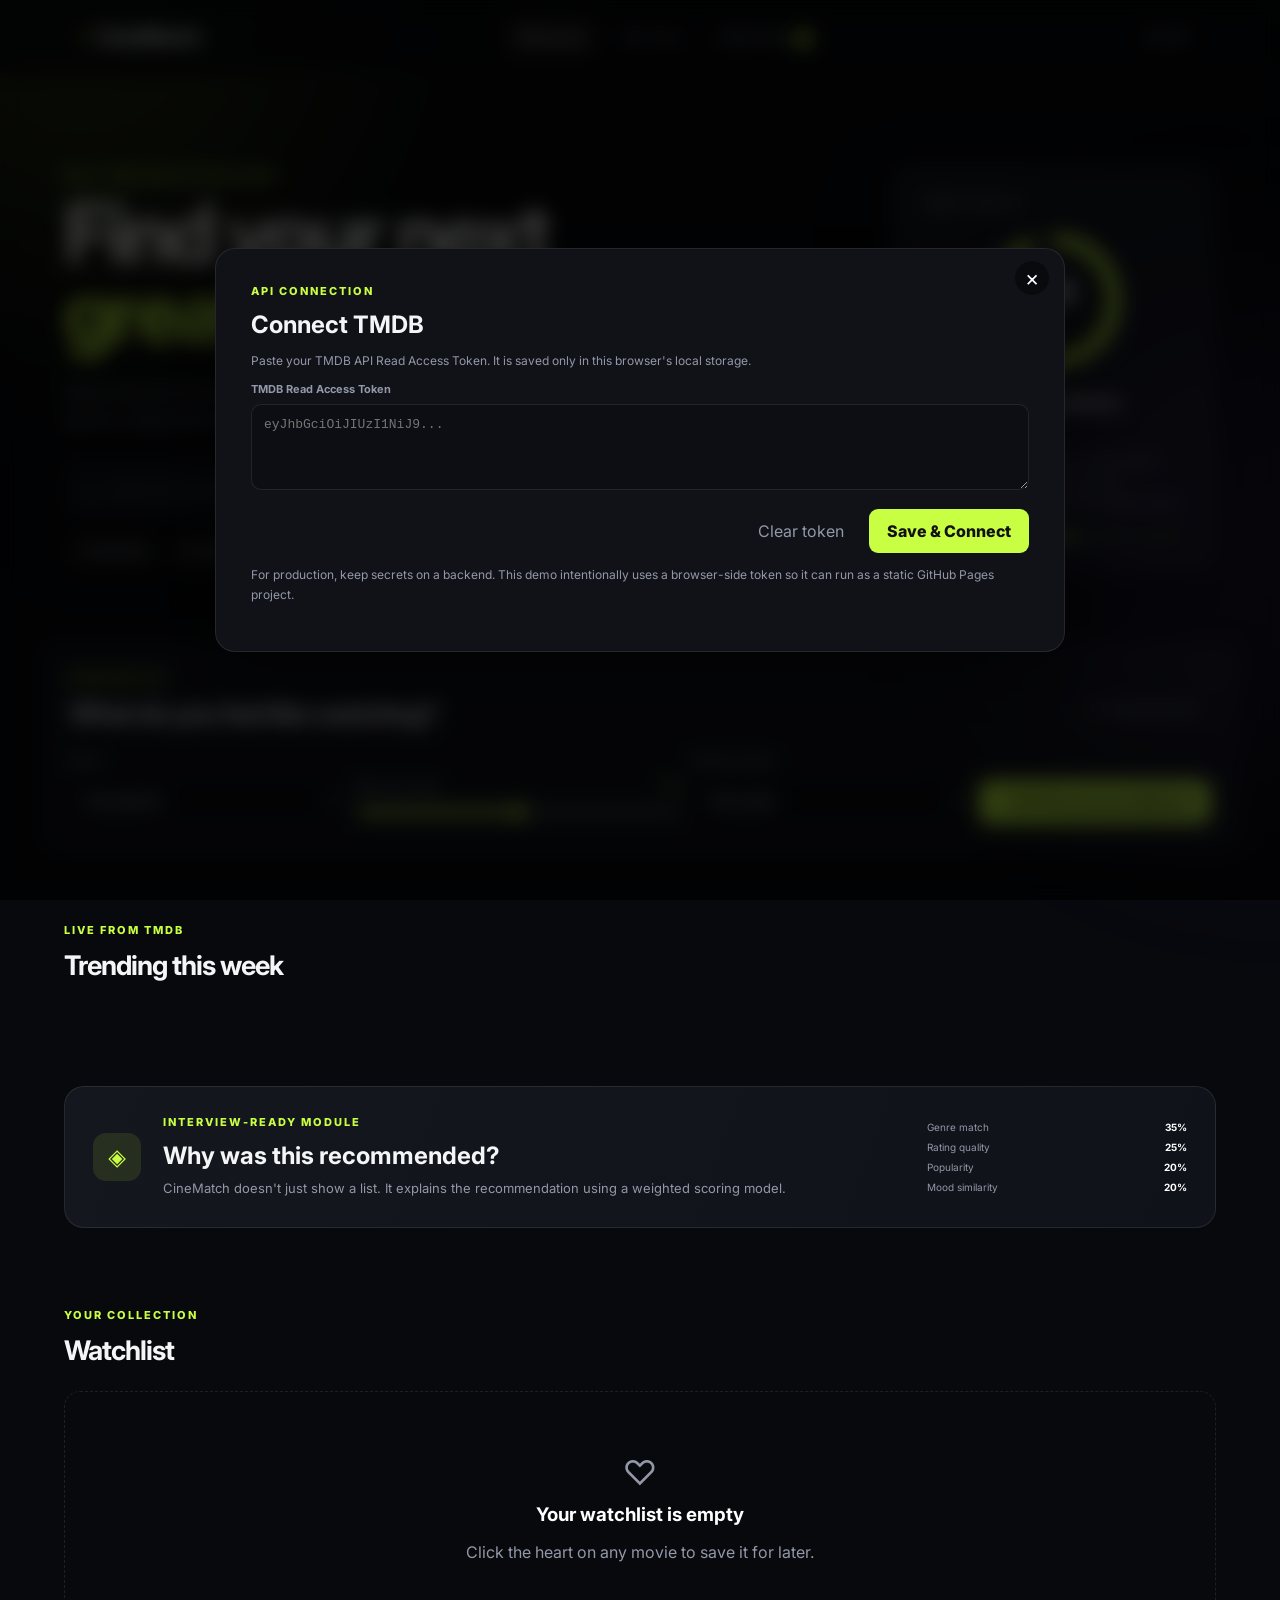
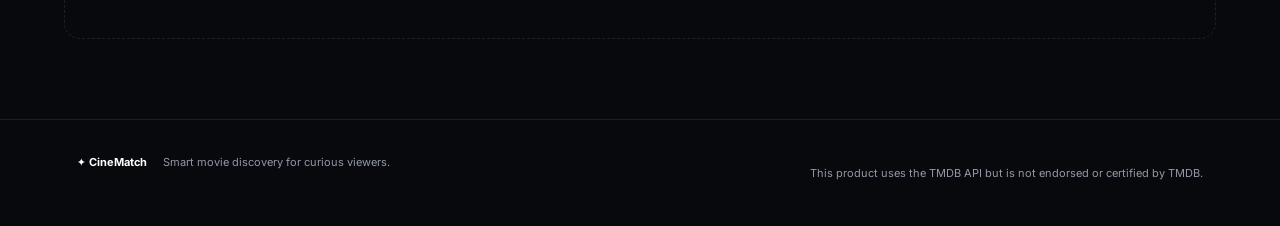
==== CineMatch-Movie-Recommender/index.html @ 8282b258 "first commit" ====
<!DOCTYPE html>
<html lang="en">
<head>
  <meta charset="UTF-8" />
  <meta name="viewport" content="width=device-width, initial-scale=1.0" />
  <title>CineMatch — Smart Movie Recommendations</title>
  <link rel="preconnect" href="https://fonts.googleapis.com">
  <link rel="preconnect" href="https://fonts.gstatic.com" crossorigin>
  <link href="https://fonts.googleapis.com/css2?family=Inter:wght@400;500;600;700;800&display=swap" rel="stylesheet">
  <link rel="stylesheet" href="style.css" />
</head>
<body>
  <div class="bg-glow glow-one"></div>
  <div class="bg-glow glow-two"></div>

  <header class="topbar">
    <a class="brand" href="#"><span>✦</span> CineMatch</a>
    <nav>
      <button class="nav-btn active" data-scroll="home">Discover</button>
      <button class="nav-btn" data-scroll="recommendations">For You</button>
      <button class="nav-btn" data-scroll="watchlist">Watchlist <span id="watchCount">0</span></button>
    </nav>
    <button class="settings-btn" id="settingsBtn">⚙ API</button>
  </header>

  <main id="home">
    <section class="hero">
      <div class="hero-copy">
        <p class="eyebrow">REAL-TIME MOVIE DISCOVERY</p>
        <h1>Find your next<br><span>great watch.</span></h1>
        <p class="hero-sub">Search the live movie catalog and get recommendations based on your mood, genres, ratings and movie similarity.</p>
        <div class="search-wrap">
          <span>⌕</span>
          <input id="searchInput" type="search" placeholder="Search for a movie, e.g. Interstellar..." />
          <button id="searchBtn">Search</button>
        </div>
        <div class="quick-tags">
          <button class="tag mood-tag" data-mood="action">⚡ Adrenaline</button>
          <button class="tag mood-tag" data-mood="feelgood">☀ Feel Good</button>
          <button class="tag mood-tag" data-mood="mindbending">🧠 Mind-Bending</button>
          <button class="tag mood-tag" data-mood="romance">♥ Romance</button>
          <button class="tag mood-tag" data-mood="dark">◐ Dark & Gritty</button>
        </div>
      </div>
      <div class="hero-card">
        <div class="hero-card-label">SMART MATCH</div>
        <div class="match-ring"><strong id="matchScore">94</strong><small>%</small></div>
        <h3>Your recommendation engine</h3>
        <p>Combines your selected mood, genre preferences, movie ratings and popularity into a transparent match score.</p>
        <div class="mini-bars"><i></i><i></i><i></i><i></i><i></i></div>
      </div>
    </section>

    <section class="control-panel">
      <div class="section-heading">
        <div><p class="eyebrow">PERSONALIZE</p><h2>What do you feel like watching?</h2></div>
        <button class="ghost-btn" id="randomBtn">↻ Surprise me</button>
      </div>
      <div class="preference-grid">
        <div>
          <label>Genre</label>
          <select id="genreSelect">
            <option value="">Any genre</option>
            <option value="28">Action</option><option value="12">Adventure</option>
            <option value="16">Animation</option><option value="35">Comedy</option>
            <option value="80">Crime</option><option value="99">Documentary</option>
            <option value="18">Drama</option><option value="14">Fantasy</option>
            <option value="27">Horror</option><option value="9648">Mystery</option>
            <option value="10749">Romance</option><option value="878">Science Fiction</option>
            <option value="53">Thriller</option>
          </select>
        </div>
        <div>
          <label>Minimum rating <span id="ratingValue">7.0</span></label>
          <input id="ratingRange" type="range" min="5" max="9" step="0.1" value="7">
        </div>
        <div>
          <label>Release period</label>
          <select id="yearSelect">
            <option value="">Any year</option><option value="2026">2026</option><option value="2025">2025</option>
            <option value="2024">2024</option><option value="2020">2020–2023</option><option value="2010">2010–2019</option>
            <option value="2000">2000–2009</option><option value="1990">1990–1999</option>
          </select>
        </div>
        <button class="primary-btn" id="recommendBtn">✦ Get Recommendations</button>
      </div>
    </section>

    <section class="section" id="recommendations">
      <div class="section-heading">
        <div><p class="eyebrow">LIVE FROM TMDB</p><h2 id="resultsTitle">Trending this week</h2></div>
        <div class="result-tools"><span id="resultCount"></span></div>
      </div>
      <div id="movieGrid" class="movie-grid"></div>
      <div id="emptyState" class="empty-state hidden">
        <div>🎬</div><h3>No movies found</h3><p>Try a different title, genre, or lower the rating threshold.</p>
      </div>
    </section>

    <section class="insight-section">
      <div class="insight-card">
        <div class="insight-icon">◈</div>
        <div><p class="eyebrow">INTERVIEW-READY MODULE</p><h2>Why was this recommended?</h2>
        <p>CineMatch doesn't just show a list. It explains the recommendation using a weighted scoring model.</p></div>
        <div class="score-demo">
          <div><span>Genre match</span><b>35%</b></div><div><span>Rating quality</span><b>25%</b></div>
          <div><span>Popularity</span><b>20%</b></div><div><span>Mood similarity</span><b>20%</b></div>
        </div>
      </div>
    </section>

    <section class="section watch-section" id="watchlist">
      <div class="section-heading"><div><p class="eyebrow">YOUR COLLECTION</p><h2>Watchlist</h2></div></div>
      <div id="watchGrid" class="movie-grid"></div>
      <div id="watchEmpty" class="empty-state"><div>♡</div><h3>Your watchlist is empty</h3><p>Click the heart on any movie to save it for later.</p></div>
    </section>
  </main>

  <footer>
    <div><strong>✦ CineMatch</strong><span>Smart movie discovery for curious viewers.</span></div>
    <p>This product uses the TMDB API but is not endorsed or certified by TMDB.</p>
  </footer>

  <div class="modal-backdrop hidden" id="detailModal">
    <div class="detail-modal">
      <button class="close-btn" id="closeModal">×</button>
      <div id="detailContent"></div>
    </div>
  </div>

  <div class="modal-backdrop hidden" id="settingsModal">
    <div class="settings-modal">
      <button class="close-btn" id="closeSettings">×</button>
      <p class="eyebrow">API CONNECTION</p><h2>Connect TMDB</h2>
      <p class="modal-copy">Paste your TMDB API Read Access Token. It is saved only in this browser's local storage.</p>
      <label>TMDB Read Access Token</label>
      <textarea id="tokenInput" rows="4" placeholder="eyJhbGciOiJIUzI1NiJ9..."></textarea>
      <div class="modal-actions"><button class="ghost-btn" id="clearToken">Clear token</button><button class="primary-btn" id="saveToken">Save & Connect</button></div>
      <p class="tiny">For production, keep secrets on a backend. This demo intentionally uses a browser-side token so it can run as a static GitHub Pages project.</p>
    </div>
  </div>

  <div id="toast" class="toast"></div>
  <script src="script.js"></script>
</body>
</html>
---- CineMatch-Movie-Recommender/style.css ----
:root{
  --bg:#08090d;--panel:#11131a;--panel2:#171a23;--text:#f4f5f7;--muted:#9298a8;
  --line:rgba(255,255,255,.09);--accent:#c8ff43;--accent2:#8f7cff;--danger:#ff6b81;
  --shadow:0 24px 70px rgba(0,0,0,.35)
}
*{box-sizing:border-box}html{scroll-behavior:smooth}body{margin:0;background:var(--bg);color:var(--text);font-family:Inter,system-ui,sans-serif}
button,input,select,textarea{font:inherit}button{cursor:pointer}.bg-glow{position:fixed;width:520px;height:520px;border-radius:50%;filter:blur(100px);opacity:.12;pointer-events:none}.glow-one{background:var(--accent);top:-250px;left:-180px}.glow-two{background:var(--accent2);right:-250px;top:280px}
.topbar{height:74px;border-bottom:1px solid var(--line);display:flex;align-items:center;justify-content:space-between;padding:0 6vw;position:sticky;top:0;background:rgba(8,9,13,.84);backdrop-filter:blur(18px);z-index:20}
.brand{font-size:20px;font-weight:800;color:#fff;text-decoration:none;letter-spacing:-.5px}.brand span{color:var(--accent)}
nav{display:flex;gap:8px}.nav-btn,.settings-btn,.ghost-btn{background:transparent;border:1px solid transparent;color:var(--muted);padding:10px 14px;border-radius:10px}.nav-btn:hover,.nav-btn.active,.settings-btn:hover{color:#fff;background:rgba(255,255,255,.05)}#watchCount{background:var(--accent);color:#10120b;border-radius:99px;padding:2px 6px;font-size:10px;margin-left:4px}
.hero{max-width:1200px;margin:0 auto;padding:90px 24px 70px;display:grid;grid-template-columns:1.4fr .6fr;gap:70px;align-items:center}.eyebrow{font-size:11px;font-weight:800;letter-spacing:2px;color:var(--accent);margin:0 0 12px}.hero h1{font-size:clamp(48px,7vw,82px);line-height:.96;letter-spacing:-4px;margin:0}.hero h1 span{color:var(--accent)}.hero-sub{max-width:620px;color:var(--muted);line-height:1.7;font-size:16px;margin:26px 0}.search-wrap{display:flex;align-items:center;background:var(--panel);border:1px solid var(--line);border-radius:14px;padding:7px 8px 7px 17px;max-width:650px;box-shadow:var(--shadow)}.search-wrap span{font-size:25px;color:var(--muted)}.search-wrap input{background:none;border:0;outline:0;color:#fff;flex:1;padding:13px;font-size:14px}.search-wrap button,.primary-btn{background:var(--accent);border:0;color:#111;padding:12px 18px;border-radius:9px;font-weight:800}.quick-tags{display:flex;gap:8px;flex-wrap:wrap;margin-top:15px}.tag{background:rgba(255,255,255,.04);border:1px solid var(--line);color:#d4d7df;padding:8px 11px;border-radius:99px;font-size:12px}.tag:hover{border-color:rgba(200,255,67,.5);color:var(--accent)}
.hero-card{background:linear-gradient(145deg,#181b24,#0f1117);border:1px solid var(--line);padding:32px;border-radius:24px;box-shadow:var(--shadow)}.hero-card-label{font-size:10px;letter-spacing:2px;color:var(--muted);font-weight:800}.match-ring{width:132px;height:132px;border-radius:50%;display:grid;place-content:center;text-align:center;margin:25px auto;background:radial-gradient(circle at center,#151820 57%,transparent 58%),conic-gradient(var(--accent) 94%,#30352a 0);position:relative}.match-ring:before{content:"";position:absolute;inset:6px;border-radius:50%;background:#151820;z-index:-1}.match-ring strong{font-size:36px}.match-ring small{font-size:13px;color:var(--accent)}.hero-card h3{margin:8px 0}.hero-card p{color:var(--muted);font-size:13px;line-height:1.6}.mini-bars{display:flex;gap:5px;margin-top:22px}.mini-bars i{height:5px;flex:1;background:var(--accent);border-radius:10px}.mini-bars i:nth-child(4),.mini-bars i:nth-child(5){opacity:.25}
.control-panel,.section,.insight-section{max-width:1200px;margin:0 auto;padding:0 24px}.control-panel{background:var(--panel);border:1px solid var(--line);border-radius:20px;padding:28px;margin-bottom:70px}.section-heading{display:flex;justify-content:space-between;align-items:end;gap:20px;margin-bottom:24px}.section-heading h2{font-size:27px;letter-spacing:-1px;margin:0}.preference-grid{display:grid;grid-template-columns:1fr 1.2fr 1fr auto;gap:14px;align-items:end}.preference-grid label,.settings-modal label{display:block;font-size:11px;color:var(--muted);font-weight:700;margin-bottom:8px}.preference-grid select,.settings-modal textarea{width:100%;background:#0c0e13;color:#fff;border:1px solid var(--line);border-radius:10px;padding:12px;outline:none}.preference-grid input{width:100%;accent-color:var(--accent)}#ratingValue{float:right;color:var(--accent)}
.section{padding-bottom:80px}.movie-grid{display:grid;grid-template-columns:repeat(5,1fr);gap:18px}.movie-card{min-width:0;background:var(--panel);border:1px solid var(--line);border-radius:14px;overflow:hidden;transition:.25s;position:relative}.movie-card:hover{transform:translateY(-5px);border-color:rgba(200,255,67,.3);box-shadow:0 15px 40px rgba(0,0,0,.25)}.poster-wrap{aspect-ratio:2/3;background:#1b1d24;position:relative}.poster-wrap img{width:100%;height:100%;object-fit:cover;display:block}.poster-fallback{height:100%;display:grid;place-content:center;color:var(--muted);font-size:40px}.heart{position:absolute;right:9px;top:9px;border:0;background:rgba(0,0,0,.62);color:#fff;width:34px;height:34px;border-radius:50%;font-size:17px}.heart.saved{color:var(--danger)}.movie-info{padding:13px}.movie-title{font-size:13px;font-weight:700;white-space:nowrap;overflow:hidden;text-overflow:ellipsis;margin-bottom:7px}.movie-meta{display:flex;justify-content:space-between;color:var(--muted);font-size:10px}.rating{color:var(--accent);font-weight:700}.why{font-size:10px;color:#aaa;margin-top:10px;line-height:1.45}.why b{color:#fff}.card-click{position:absolute;inset:0;background:transparent;border:0}
.insight-section{padding-bottom:80px}.insight-card{background:linear-gradient(110deg,#14171d,#101219);border:1px solid var(--line);border-radius:20px;padding:28px;display:grid;grid-template-columns:auto 1fr 260px;gap:22px;align-items:center}.insight-icon{width:48px;height:48px;display:grid;place-content:center;background:rgba(200,255,67,.1);color:var(--accent);border-radius:13px;font-size:23px}.insight-card h2{margin:0 0 8px}.insight-card p:not(.eyebrow){color:var(--muted);font-size:13px;line-height:1.6;margin:0}.score-demo{display:grid;gap:8px}.score-demo div{display:flex;justify-content:space-between;font-size:10px;color:var(--muted)}.score-demo b{color:#fff}.empty-state{text-align:center;padding:60px 20px;border:1px dashed var(--line);border-radius:16px;color:var(--muted)}.empty-state div{font-size:34px}.empty-state h3{color:#fff;margin:10px 0}.hidden{display:none!important}
footer{border-top:1px solid var(--line);padding:35px 6vw;display:flex;justify-content:space-between;gap:30px;color:var(--muted);font-size:11px}footer div{display:flex;gap:16px}footer strong{color:#fff}
.modal-backdrop{position:fixed;inset:0;background:rgba(0,0,0,.75);backdrop-filter:blur(10px);z-index:50;display:grid;place-items:center;padding:20px}.detail-modal,.settings-modal{width:min(850px,100%);max-height:90vh;overflow:auto;background:#101218;border:1px solid var(--line);border-radius:20px;box-shadow:var(--shadow);position:relative}.close-btn{position:absolute;right:15px;top:12px;border:0;background:rgba(0,0,0,.45);color:#fff;border-radius:50%;width:34px;height:34px;font-size:22px;z-index:2}.detail-hero{display:grid;grid-template-columns:230px 1fr;gap:25px;padding:30px}.detail-hero img{width:100%;border-radius:12px}.detail-hero h2{font-size:34px;letter-spacing:-1px;margin:15px 0 8px}.detail-copy{color:var(--muted);line-height:1.7;font-size:13px}.detail-score{display:inline-block;color:var(--accent);font-weight:800;margin:10px 0}.settings-modal{padding:35px}.settings-modal h2{margin:0 0 8px}.modal-copy,.tiny{color:var(--muted);font-size:12px;line-height:1.6}.settings-modal textarea{resize:vertical;font-family:monospace;margin-bottom:15px}.modal-actions{display:flex;justify-content:flex-end;gap:10px}.toast{position:fixed;bottom:25px;right:25px;background:#f4f5f7;color:#101218;padding:12px 16px;border-radius:10px;font-size:12px;font-weight:700;transform:translateY(100px);opacity:0;transition:.25s;z-index:80}.toast.show{transform:none;opacity:1}
.skeleton{height:380px;border-radius:14px;background:linear-gradient(90deg,#11131a 25%,#1a1d25 37%,#11131a 63%);background-size:400% 100%;animation:load 1.4s infinite}@keyframes load{0%{background-position:100% 0}100%{background-position:-100% 0}}
@media(max-width:950px){.hero{grid-template-columns:1fr}.hero-card{max-width:450px}.movie-grid{grid-template-columns:repeat(3,1fr)}.preference-grid{grid-template-columns:1fr 1fr}.primary-btn{width:100%}.insight-card{grid-template-columns:auto 1fr}.score-demo{grid-column:1/-1}}
@media(max-width:600px){.topbar{padding:0 18px}.topbar nav{display:none}.hero{padding-top:55px}.hero h1{letter-spacing:-2px}.movie-grid{grid-template-columns:repeat(2,1fr);gap:12px}.preference-grid{grid-template-columns:1fr}.section-heading{align-items:start}.detail-hero{grid-template-columns:120px 1fr;padding:20px}.detail-hero h2{font-size:22px}.insight-card{grid-template-columns:1fr}.hero-card{display:none}footer{flex-direction:column}}
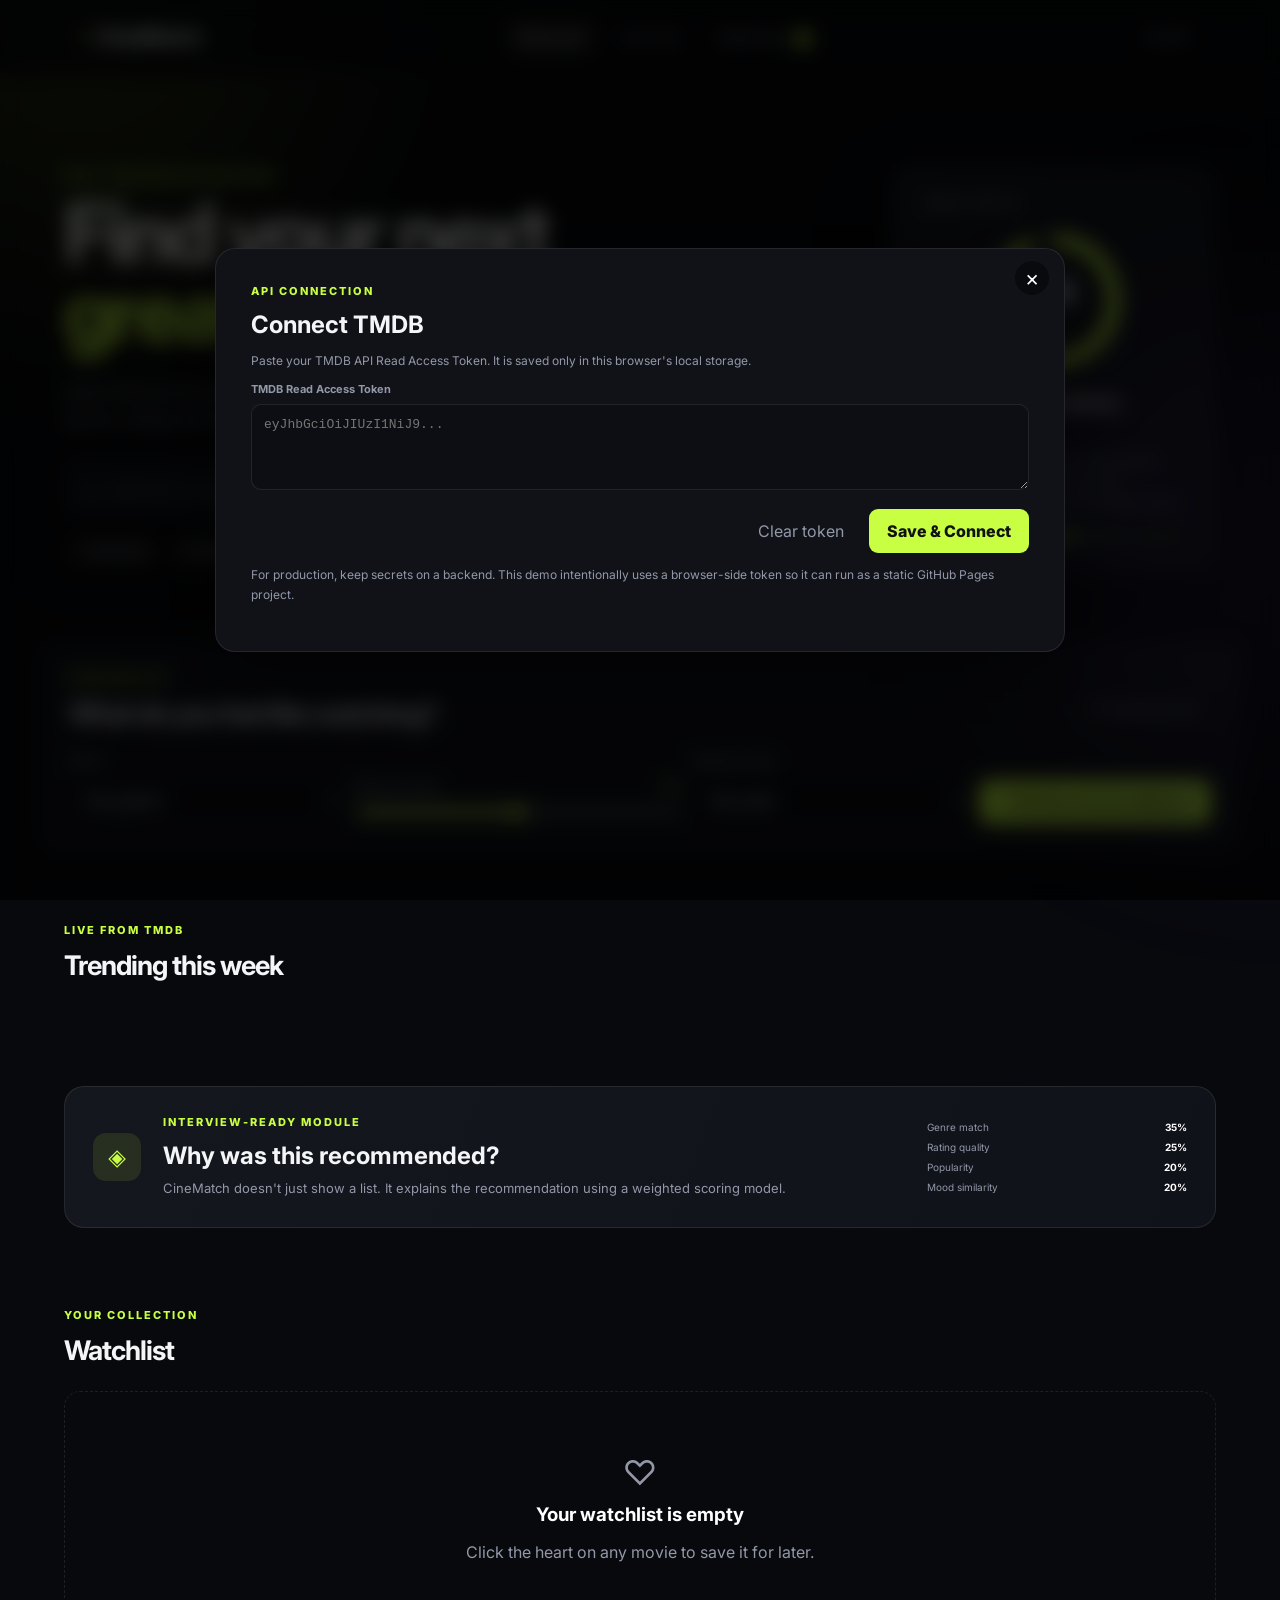
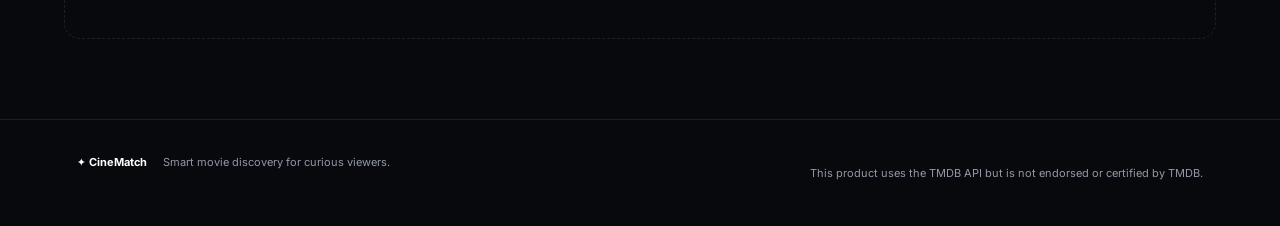
==== commit 53be3800: "first commit" ====
--- a/CineMatch-Movie-Recommender/index.html
+++ b/CineMatch-Movie-Recommender/index.html
@@ -10,7 +10,8 @@
   <link rel="stylesheet" href="style.css" />
 </head>
 <body>
-  <div class="bg-glow glow-one"></div>
+  
+  <div class="bg-glow glow-one"> i am sagar bhardwaj tell me which movie you want to search</div>
   <div class="bg-glow glow-two"></div>
 
   <header class="topbar">
